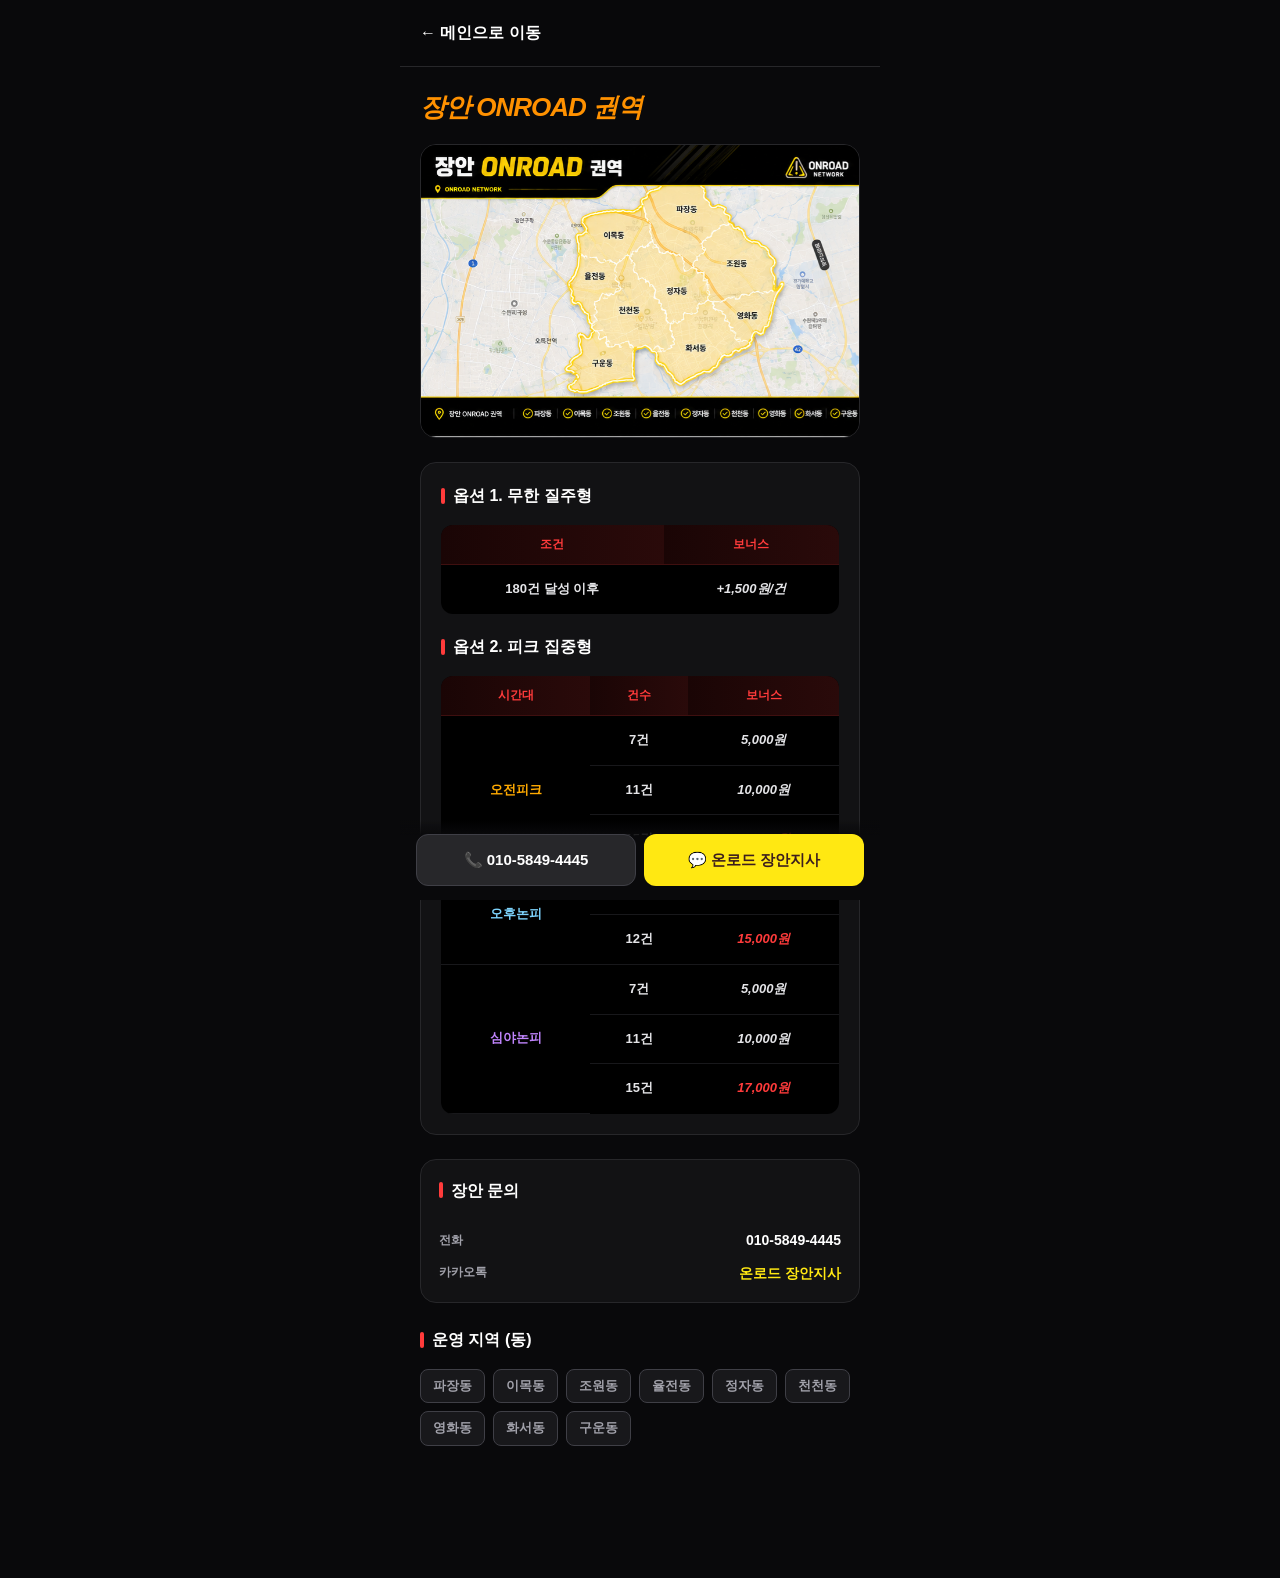
==== jangan.html @ d5f352e3 "upload" ====
<!DOCTYPE html>
<html lang="ko">
<head>
    <meta charset="UTF-8">
    <meta name="viewport" content="width=device-width, initial-scale=1.0">
    <title>장안 온로드 - 수원 배민플러스 권역 안내</title>
    <meta name="description" content="온로드 장안 권역 배민플러스 프로모션, 운영 지역, 전화 및 카카오톡 문의 정보를 확인하세요.">
    <meta name="keywords" content="장안 온로드, 온로드 장안, 수원 온로드, 온로드 배민플러스, 장안 배민플러스">
    <meta name="robots" content="index, follow">
    <link rel="canonical" href="https://suwononroad.kr/jangan.html">
    <link rel="stylesheet" href="./region.css">
</head>
<body>
<div class="container">
    <div class="detail-header">
        <a href="./index.html" class="back-btn">← 메인으로 이동</a>
    </div>
    <div class="detail-content">
        <div class="d-title">장안 ONROAD 권역</div>
        <div class="map-wrapper"><img src="./장안.png" alt="장안 온로드 권역 지도" class="map-img"></div>

        <div class="promo-box">
            <div class="pb-title">옵션 1. 무한 질주형</div>
            <table class="promo-table" style="margin-bottom: 20px;">
                <tr><th>조건</th><th>보너스</th></tr>
                <tr><td>180건 달성 이후</td><td class="td-val">+1,500원/건</td></tr>
            </table>

            <div class="pb-title">옵션 2. 피크 집중형</div>
            <table class="promo-table">
                <tr><th>시간대</th><th>건수</th><th>보너스</th></tr>
                <tr><td rowspan="3" style="color:#ffaa00;">오전피크</td><td>7건</td><td class="td-val">5,000원</td></tr>
                <tr><td>11건</td><td class="td-val">10,000원</td></tr>
                <tr><td>15건</td><td class="td-val red">17,000원</td></tr>
                <tr><td rowspan="2" style="color:#7dd3fc; border-top:1px solid #3f0f0f;">오후논피</td><td style="border-top:1px solid #3f0f0f;">8건</td><td class="td-val" style="border-top:1px solid #3f0f0f;">7,000원</td></tr>
                <tr><td>12건</td><td class="td-val red">15,000원</td></tr>
                <tr><td rowspan="3" style="color:#c084fc; border-top:1px solid #3f0f0f;">심야논피</td><td style="border-top:1px solid #3f0f0f;">7건</td><td class="td-val" style="border-top:1px solid #3f0f0f;">5,000원</td></tr>
                <tr><td>11건</td><td class="td-val">10,000원</td></tr>
                <tr><td>15건</td><td class="td-val red">17,000원</td></tr>
            </table>
        </div>

        <div class="contact-box">
            <div class="pb-title">장안 문의</div>
            <div class="contact-row">
                <span class="contact-label">전화</span>
                <a href="tel:01058494445" class="contact-link">010-5849-4445</a>
            </div>
            <div class="contact-row">
                <span class="contact-label">카카오톡</span>
                <a href="https://open.kakao.com/o/s8NxHjAi" class="contact-link kakao" target="_blank" rel="noopener">온로드 장안지사</a>
            </div>
        </div>

        <div class="pb-title">운영 지역 (동)</div>
        <div class="dong-list">
            <div class="dong-tag">파장동</div><div class="dong-tag">이목동</div><div class="dong-tag">조원동</div>
            <div class="dong-tag">율전동</div><div class="dong-tag">정자동</div><div class="dong-tag">천천동</div>
            <div class="dong-tag">영화동</div><div class="dong-tag">화서동</div><div class="dong-tag">구운동</div>
        </div>
    </div>

    <div class="fixed-bottom">
        <a href="tel:01058494445" class="btn btn-call">📞 010-5849-4445</a>
        <a href="https://open.kakao.com/o/s8NxHjAi" class="btn btn-kakao" target="_blank" rel="noopener">💬 온로드 장안지사</a>
    </div>
</div>
</body>
</html>
---- region.css ----
* {
    box-sizing: border-box;
    margin: 0;
    padding: 0;
    font-family: 'Apple SD Gothic Neo', 'Pretendard', sans-serif;
    -webkit-tap-highlight-color: transparent;
}
body {
    background: #09090b;
    color: #fff;
    line-height: 1.6;
    overflow-x: hidden;
}
.container {
    max-width: 480px;
    min-height: 100vh;
    margin: 0 auto;
    padding-bottom: 112px;
    background: #09090b;
}
.detail-header {
    display: flex;
    align-items: center;
    padding: 20px;
    background: rgba(9, 9, 11, 0.94);
    border-bottom: 1px solid #27272a;
    position: sticky;
    top: 0;
    z-index: 20;
    backdrop-filter: blur(10px);
}
.back-btn {
    color: #fff;
    font-size: 16px;
    font-weight: 800;
    text-decoration: none;
}
.detail-content {
    padding: 20px;
}
.d-title {
    color: #ff9100;
    font-size: 26px;
    font-weight: 900;
    font-style: italic;
    letter-spacing: -1px;
    margin-bottom: 16px;
}
.map-wrapper {
    width: 100%;
    border: 1px solid #27272a;
    border-radius: 16px;
    overflow: hidden;
    margin-bottom: 24px;
}
.map-img {
    display: block;
    width: 100%;
}
.promo-box,
.contact-box {
    background: #121214;
    border: 1px solid #27272a;
    border-radius: 16px;
    padding: 20px;
    margin-bottom: 24px;
}
.contact-box {
    display: flex;
    flex-direction: column;
    gap: 10px;
    padding: 18px;
}
.pb-title {
    display: flex;
    align-items: center;
    gap: 8px;
    color: #fff;
    font-size: 16px;
    font-weight: 900;
    margin-bottom: 16px;
}
.pb-title::before {
    content: '';
    display: block;
    width: 4px;
    height: 16px;
    background: #ff3b3b;
    border-radius: 2px;
}
.promo-table {
    width: 100%;
    border-collapse: collapse;
    background: #000;
    border-radius: 12px;
    overflow: hidden;
}
.promo-table th {
    padding: 10px;
    background: linear-gradient(90deg, #1a0505, #2a0a0a);
    border-bottom: 1px solid #3f0f0f;
    color: #ff3b3b;
    font-size: 12px;
}
.promo-table td {
    padding: 14px 10px;
    border-bottom: 1px solid #18181b;
    color: #e4e4e7;
    font-size: 13px;
    font-weight: 600;
    text-align: center;
}
.promo-table tr:last-child td {
    border-bottom: 0;
}
.td-val {
    color: #ff9100;
    font-size: 18px;
    font-weight: 900;
    font-style: italic;
}
.td-val.red {
    color: #ff3b3b;
}
.mission-card {
    background: linear-gradient(135deg, #2a1a00, #1a1000);
    border: 1px solid #ffaa00;
    border-radius: 12px;
    padding: 16px;
    text-align: center;
}
.mission-title {
    color: #ffaa00;
    font-size: 24px;
    font-weight: 900;
    font-style: italic;
    line-height: 1.15;
}
.mission-sub {
    color: #fff;
    font-size: 14px;
    font-weight: 900;
    line-height: 1.45;
    margin-top: 10px;
}
.mission-sub span {
    color: #ff3b3b;
}
.contact-row {
    display: flex;
    align-items: center;
    justify-content: space-between;
    gap: 12px;
    color: #e4e4e7;
    font-size: 14px;
    font-weight: 800;
}
.contact-label {
    color: #a1a1aa;
    font-size: 12px;
    white-space: nowrap;
}
.contact-link {
    color: #fff;
    text-align: right;
    text-decoration: none;
    overflow-wrap: anywhere;
}
.contact-link.kakao {
    color: #ffe812;
}
.dong-list {
    display: flex;
    flex-wrap: wrap;
    gap: 8px;
}
.dong-tag {
    background: #18181b;
    border: 1px solid #3f3f46;
    border-radius: 8px;
    color: #a1a1aa;
    font-size: 13px;
    font-weight: 600;
    padding: 6px 12px;
}
.fixed-bottom {
    position: fixed;
    left: 50%;
    bottom: 0;
    transform: translateX(-50%);
    display: grid;
    grid-template-columns: repeat(2, minmax(0, 1fr));
    gap: 8px;
    width: 100%;
    max-width: 480px;
    padding: 14px 16px calc(14px + env(safe-area-inset-bottom));
    background: linear-gradient(0deg, #09090b 80%, transparent);
    z-index: 30;
}
.fixed-bottom.three-way .btn-kakao {
    grid-column: 1 / -1;
}
.btn {
    display: flex;
    align-items: center;
    justify-content: center;
    width: 100%;
    min-width: 0;
    min-height: 52px;
    padding: 11px 8px;
    border-radius: 12px;
    font-size: 15px;
    font-weight: 900;
    line-height: 1.25;
    text-align: center;
    text-decoration: none;
    word-break: keep-all;
    overflow-wrap: anywhere;
}
.three-way .btn {
    min-height: 50px;
    font-size: 13px;
    padding-inline: 6px;
}
.btn-call {
    background: #27272a;
    border: 1px solid #3f3f46;
    color: #fff;
}
.btn-extra-call {
    background: #18181b;
    border: 1px solid #ffaa00;
    color: #fff;
}
.btn-kakao {
    background: #ffe812;
    color: #3c1e1e;
}
@media (max-width: 360px) {
    .fixed-bottom {
        padding-inline: 12px;
        gap: 7px;
    }
    .fixed-bottom:not(.three-way) {
        grid-template-columns: 1fr;
    }
    .btn {
        min-height: 48px;
        font-size: 14px;
    }
    .three-way .btn {
        min-height: 48px;
        font-size: 12px;
    }
}
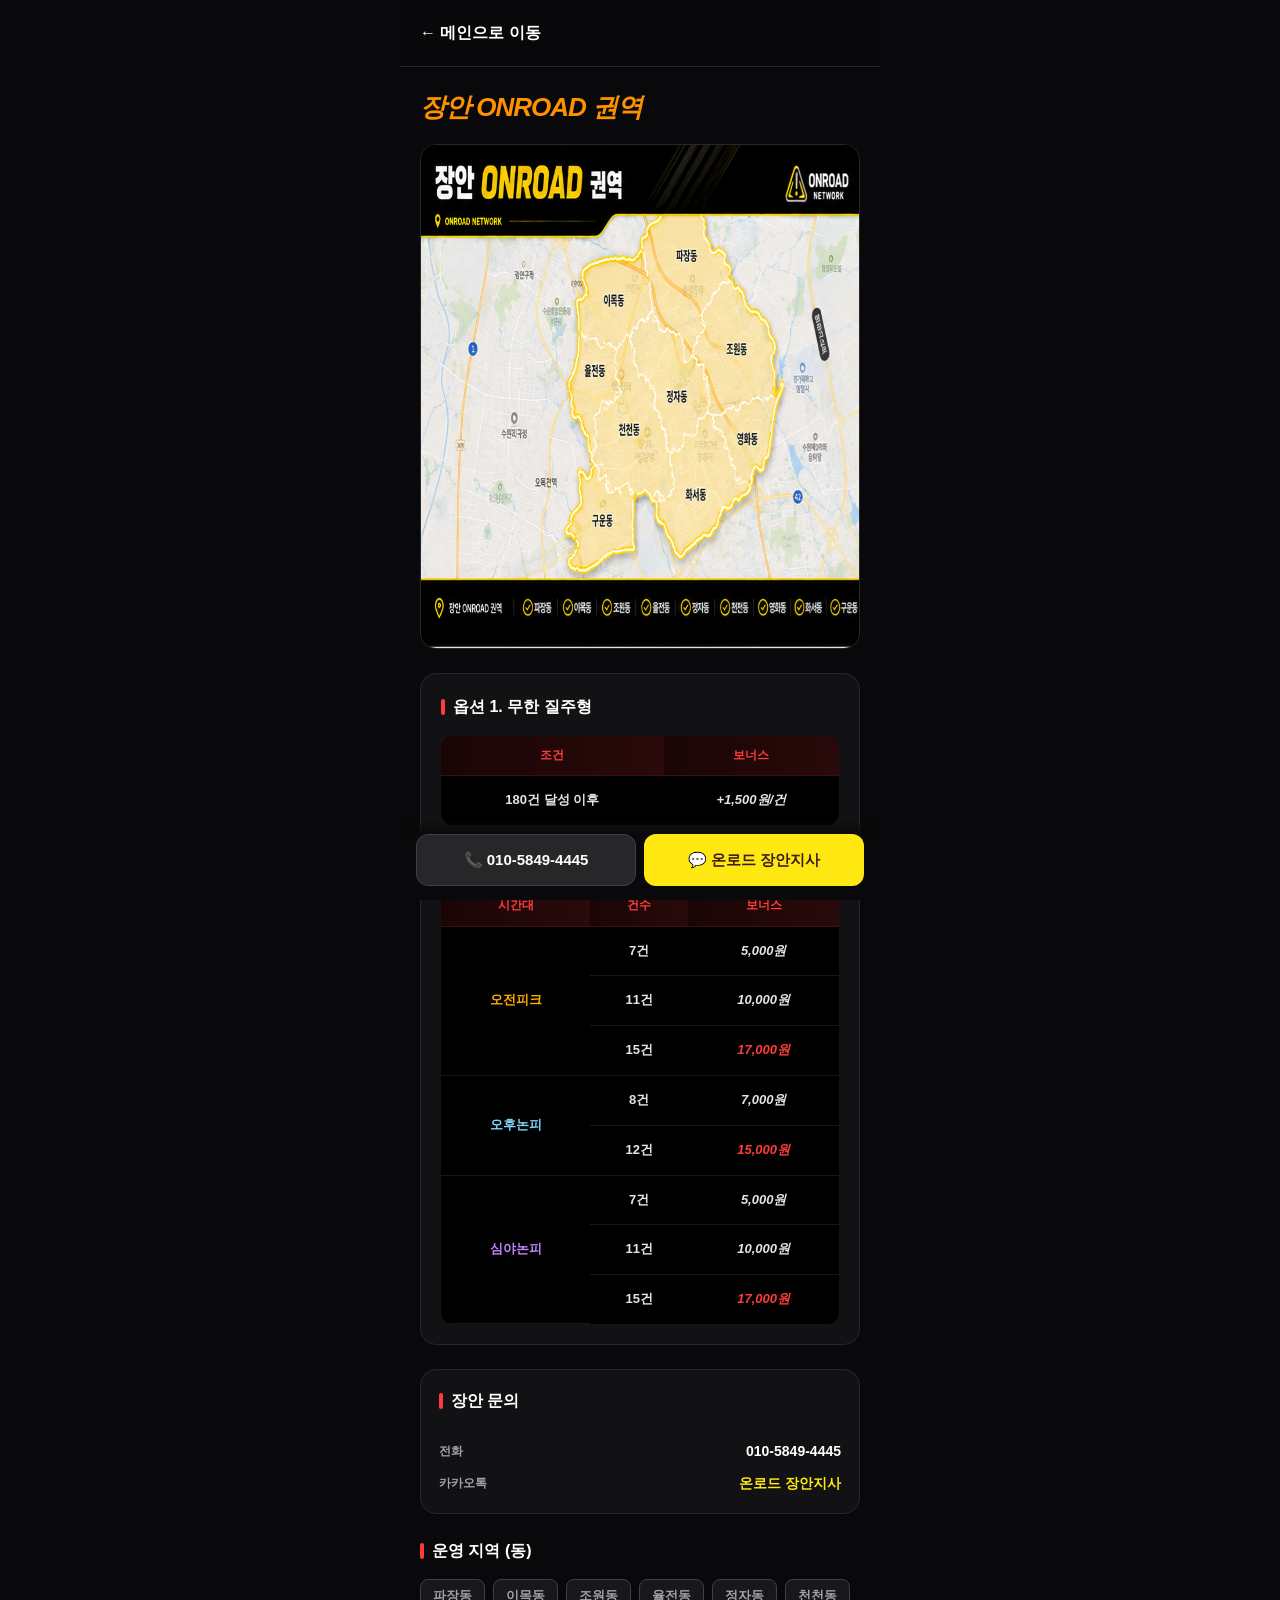
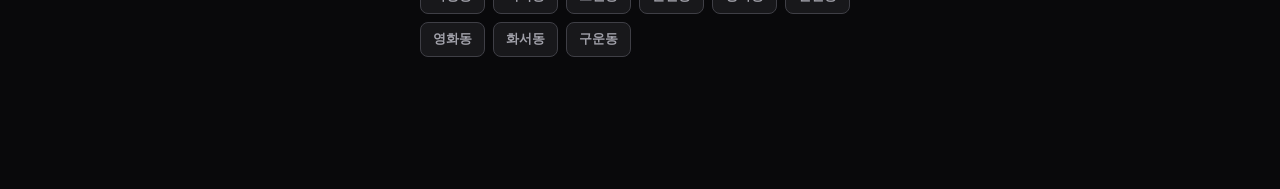
==== commit 7dec776d: "Apply technical SEO updates" ====
--- a/jangan.html
+++ b/jangan.html
@@ -3,32 +3,61 @@
 <head>
     <meta charset="UTF-8">
     <meta name="viewport" content="width=device-width, initial-scale=1.0">
-    <title>장안 온로드 - 수원 배민플러스 권역 안내</title>
+    <title>장안 온로드 ONROAD | 수원 배민플러스·배달대행 권역 안내</title>
     <meta name="description" content="온로드 장안 권역 배민플러스 프로모션, 운영 지역, 전화 및 카카오톡 문의 정보를 확인하세요.">
     <meta name="keywords" content="장안 온로드, 온로드 장안, 수원 온로드, 온로드 배민플러스, 장안 배민플러스">
     <meta name="robots" content="index, follow">
+    <meta name="author" content="온로드">
+    <meta name="theme-color" content="#09090b">
+    <!-- Search Console verification: add Google, Naver, Bing verification meta tags here. -->
     <link rel="canonical" href="https://suwononroad.kr/jangan.html">
     <link rel="stylesheet" href="./region.css">
+    <meta property="og:type" content="website">
+    <meta property="og:locale" content="ko_KR">
+    <meta property="og:site_name" content="온로드 ONROAD">
+    <meta property="og:title" content="장안 온로드 ONROAD | 수원 배민플러스·배달대행 권역 안내">
+    <meta property="og:description" content="온로드 장안 권역 배민플러스 프로모션, 운영 지역, 전화 및 카카오톡 문의 정보를 확인하세요.">
+    <meta property="og:url" content="https://suwononroad.kr/jangan.html">
+    <meta property="og:image" content="https://suwononroad.kr/%EC%9E%A5%EC%95%88.png">
+    <meta property="og:image:alt" content="장안 온로드 권역 지도">
+    <meta name="twitter:card" content="summary_large_image">
+    <meta name="twitter:title" content="장안 온로드 ONROAD | 수원 배민플러스·배달대행 권역 안내">
+    <meta name="twitter:description" content="온로드 장안 권역 배민플러스 프로모션, 운영 지역, 전화 및 카카오톡 문의 정보를 확인하세요.">
+    <meta name="twitter:image" content="https://suwononroad.kr/%EC%9E%A5%EC%95%88.png">
+    <script type="application/ld+json">
+    {
+        "@context": "https://schema.org",
+        "@graph": [
+            { "@type": "Organization", "@id": "https://suwononroad.kr/#organization", "name": "온로드", "alternateName": ["ONROAD", "수원 온로드"], "url": "https://suwononroad.kr/", "logo": "https://suwononroad.kr/%EC%98%A8%EB%A1%9C%EB%93%9C%EB%A1%9C%EA%B3%A0.png" },
+            { "@type": "LocalBusiness", "@id": "https://suwononroad.kr/jangan.html#localbusiness", "name": "온로드 장안지사", "url": "https://suwononroad.kr/jangan.html", "telephone": "010-5849-4445", "image": "https://suwononroad.kr/%EC%9E%A5%EC%95%88.png", "areaServed": { "@type": "Place", "name": "장안" }, "parentOrganization": { "@id": "https://suwononroad.kr/#organization" } },
+            { "@type": "WebSite", "@id": "https://suwononroad.kr/#website", "name": "온로드 ONROAD", "url": "https://suwononroad.kr/", "inLanguage": "ko-KR" },
+            { "@type": "BreadcrumbList", "itemListElement": [
+                { "@type": "ListItem", "position": 1, "name": "온로드", "item": "https://suwononroad.kr/" },
+                { "@type": "ListItem", "position": 2, "name": "장안 권역", "item": "https://suwononroad.kr/jangan.html" }
+            ] }
+        ]
+    }
+    </script>
 </head>
 <body>
-<div class="container">
-    <div class="detail-header">
+<main class="container">
+    <header class="detail-header">
         <a href="./index.html" class="back-btn">← 메인으로 이동</a>
-    </div>
+    </header>
     <div class="detail-content">
-        <div class="d-title">장안 ONROAD 권역</div>
-        <div class="map-wrapper"><img src="./장안.png" alt="장안 온로드 권역 지도" class="map-img"></div>
+        <h1 class="d-title">장안 ONROAD 권역</h1>
+        <figure class="map-wrapper"><img src="./장안.png" alt="장안 온로드 권역 지도" title="장안 온로드 권역 지도" class="map-img" loading="lazy" decoding="async" width="754" height="503"></figure>
 
-        <div class="promo-box">
-            <div class="pb-title">옵션 1. 무한 질주형</div>
+        <section class="promo-box">
+            <h2 class="pb-title">옵션 1. 무한 질주형</h2>
             <table class="promo-table" style="margin-bottom: 20px;">
-                <tr><th>조건</th><th>보너스</th></tr>
+                <tr><th scope="col">조건</th><th scope="col">보너스</th></tr>
                 <tr><td>180건 달성 이후</td><td class="td-val">+1,500원/건</td></tr>
             </table>
 
-            <div class="pb-title">옵션 2. 피크 집중형</div>
+            <h2 class="pb-title">옵션 2. 피크 집중형</h2>
             <table class="promo-table">
-                <tr><th>시간대</th><th>건수</th><th>보너스</th></tr>
+                <tr><th scope="col">시간대</th><th scope="col">건수</th><th scope="col">보너스</th></tr>
                 <tr><td rowspan="3" style="color:#ffaa00;">오전피크</td><td>7건</td><td class="td-val">5,000원</td></tr>
                 <tr><td>11건</td><td class="td-val">10,000원</td></tr>
                 <tr><td>15건</td><td class="td-val red">17,000원</td></tr>
@@ -38,10 +67,10 @@
                 <tr><td>11건</td><td class="td-val">10,000원</td></tr>
                 <tr><td>15건</td><td class="td-val red">17,000원</td></tr>
             </table>
-        </div>
+        </section>
 
-        <div class="contact-box">
-            <div class="pb-title">장안 문의</div>
+        <section class="contact-box" aria-labelledby="jangan-contact-title">
+            <h2 class="pb-title" id="jangan-contact-title">장안 문의</h2>
             <div class="contact-row">
                 <span class="contact-label">전화</span>
                 <a href="tel:01058494445" class="contact-link">010-5849-4445</a>
@@ -50,9 +79,9 @@
                 <span class="contact-label">카카오톡</span>
                 <a href="https://open.kakao.com/o/s8NxHjAi" class="contact-link kakao" target="_blank" rel="noopener">온로드 장안지사</a>
             </div>
-        </div>
+        </section>
 
-        <div class="pb-title">운영 지역 (동)</div>
+        <h2 class="pb-title">운영 지역 (동)</h2>
         <div class="dong-list">
             <div class="dong-tag">파장동</div><div class="dong-tag">이목동</div><div class="dong-tag">조원동</div>
             <div class="dong-tag">율전동</div><div class="dong-tag">정자동</div><div class="dong-tag">천천동</div>
@@ -60,10 +89,10 @@
         </div>
     </div>
 
-    <div class="fixed-bottom">
+    <footer class="fixed-bottom">
         <a href="tel:01058494445" class="btn btn-call">📞 010-5849-4445</a>
         <a href="https://open.kakao.com/o/s8NxHjAi" class="btn btn-kakao" target="_blank" rel="noopener">💬 온로드 장안지사</a>
-    </div>
-</div>
+    </footer>
+</main>
 </body>
 </html>
